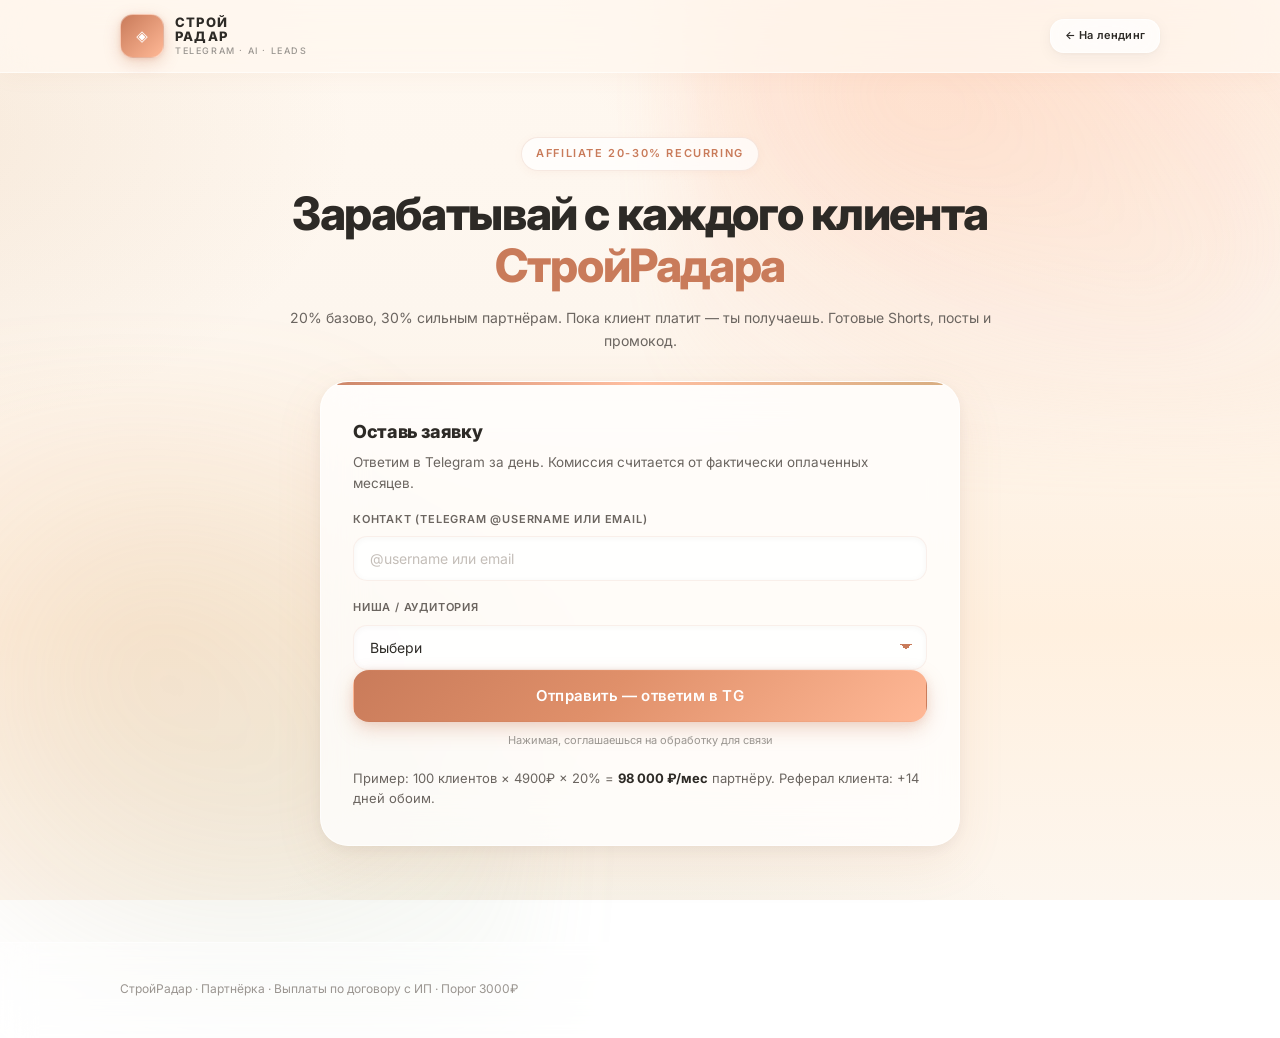
==== affiliate.html @ 789ce4e4 "СтройРадар: DATA SEO 5 страниц + affiliate + sitemap Co-Authored-By: Claude Opus 5 (1M context) <nor" ====
<!DOCTYPE html>
<html lang="ru">
<head>
<meta charset="UTF-8">
<meta name="viewport" content="width=device-width, initial-scale=1.0">
<title>Партнёрка СтройРадар — 20-30% с каждой оплаты</title>
<meta name="description" content="СтройРадар партнёрка: 20-30% recurring с каждой оплаты. Готовые креативы, промокод, дашборд.">
<link href="https://fonts.googleapis.com/css2?family=Inter:wght@400;500;600;700;800&display=swap" rel="stylesheet">
<link rel="stylesheet" href="styles.css">
</head>
<body>
<header class="site-header"><div class="header-inner">
  <a href="index.html" class="brand" style="text-decoration:none"><div class="brand-mark">◈</div><div class="brand-name">СТРОЙ<br>РАДАР<small>TELEGRAM · AI · LEADS</small></div></a>
  <a href="index.html" class="btn btn-ghost" style="padding:9px 14px;font-size:11px">← На лендинг</a>
</div></header>
<main class="section"><div class="wrap" style="max-width:780px">
  <div style="text-align:center;margin-bottom:28px">
    <div class="kicker">Affiliate 20-30% recurring</div>
    <h1>Зарабатывай с каждого клиента<br><span style="color:var(--terracotta)">СтройРадара</span></h1>
    <p style="margin-top:14px;color:var(--muted);font-size:14px">20% базово, 30% сильным партнёрам. Пока клиент платит — ты получаешь. Готовые Shorts, посты и промокод.</p>
  </div>
  <div class="scanner-card">
    <div class="scan-title">Оставь заявку</div>
    <div class="scan-sub">Ответим в Telegram за день. Комиссия считается от фактически оплаченных месяцев.</div>
    <form id="affForm">
      <div class="field"><label>Контакт (Telegram @username или email)</label><input id="affContact" type="text" placeholder="@username или email" required></div>
      <div class="field"><label>Ниша / аудитория</label><select id="affNiche"><option value="" disabled selected>Выбери</option><option>Строй-блогер</option><option>Школа ремонта</option><option>Сервис для подрядчиков</option><option>Другое</option></select></div>
      <button type="submit" class="btn btn-primary btn-lg btn-block">Отправить — ответим в TG</button>
      <div style="margin-top:10px;font-size:11px;color:var(--muted2);text-align:center">Нажимая, соглашаешься на обработку для связи</div>
    </form>
    <div style="margin-top:18px;font-size:13px;color:var(--muted);line-height:1.6">
      Пример: 100 клиентов × 4900₽ × 20% = <b style="color:var(--text)">98 000 ₽/мес</b> партнёру. Реферал клиента: +14 дней обоим.
    </div>
  </div>
</div></main>
<footer class="site-footer"><div class="wrap"><div style="font-size:12px;color:var(--muted2)">СтройРадар · Партнёрка · Выплаты по договору с ИП · Порог 3000₽</div></div></footer>
<script>
document.getElementById('affForm').addEventListener('submit', function(e){
  e.preventDefault();
  var c=document.getElementById('affContact').value.trim();
  if(!c){ alert('Укажи контакт'); return; }
  // пока без бэкенда — сохраняем в localStorage и показываем спасибо
  try{ localStorage.setItem('aff_contact', c); }catch(_){}
  e.target.innerHTML='<div style="text-align:center;padding:18px;color:var(--sage-dark);font-weight:700">Спасибо! Напишем в TG за день ✓</div>';
});
</script>
</body>
</html>
---- styles.css ----
/* ============================================================
   СТРОЙРАДАР — светлый Apple-стиль (glassmorphism, пастель)
   Палитра: крем #FFF8F0, beige #F5E6D3, терракота #C97B5A,
            карамель #D4A574, sage #9CAF88, персик #FFB896
   Шрифт: Inter / system-ui. Скругления 14-32px. Mobile-first.
   ============================================================ */

:root{
  --cream:#FFF8F0;
  --cream2:#FDF6EE;
  --cream3:#FFF4E6;
  --beige:#F5E6D3;
  --beige2:#EDE0CC;
  --beige3:#F0DDC2;
  --terracotta:#C97B5A;
  --terracotta-dark:#B56947;
  --terracotta-light:#D9947A;
  --caramel:#D4A574;
  --caramel-dark:#C19660;
  --peach:#FFB896;
  --peach-light:#FFD6C0;
  --peach-soft:#FFE8D6;
  --sage:#9CAF88;
  --sage-light:#B8C9AD;
  --sage-soft:#E2EBDD;
  --sage-dark:#7A9A6B;
  --text:#2D2A26;
  --muted:#6B6560;
  --muted2:#9A9590;
  --muted3:#C4BEB8;
  --line:rgba(201,123,90,0.10);
  --line-strong:rgba(201,123,90,0.16);
  --panel:rgba(255,255,255,0.70);
  --panel-solid:#FFFFFF;
  --panel-strong:rgba(255,255,255,0.85);
  --border:rgba(255,255,255,0.55);
  --border2:rgba(201,123,90,0.10);
  --shadow-soft:0 8px 32px rgba(201,123,90,0.08), 0 2px 8px rgba(45,42,38,0.04);
  --shadow-card:0 12px 40px rgba(201,123,90,0.10), 0 4px 16px rgba(45,42,38,0.05);
  --shadow-card-hover:0 20px 50px rgba(201,123,90,0.14), 0 8px 20px rgba(45,42,38,0.06);
  --shadow-btn:0 8px 20px rgba(201,123,90,0.26), 0 2px 8px rgba(201,123,90,0.14);
  --shadow-btn-hover:0 12px 28px rgba(201,123,90,0.32), 0 4px 12px rgba(201,123,90,0.18);
  --radius-sm:14px;
  --radius:16px;
  --radius-md:20px;
  --radius-lg:24px;
  --radius-xl:28px;
  --radius-2xl:32px;
  /* legacy алиасы — чтобы старые inline var(--cyan) не ломались */
  --bg:var(--cream);
  --bg2:var(--cream2);
  --bg3:var(--beige);
  --grid:transparent;
  --panel-solid-legacy:#fff;
  --cyan:var(--terracotta);
  --cyan2:var(--caramel);
  --mag:var(--terracotta);
  --mag2:var(--peach);
  --green:var(--sage);
  --amber:var(--caramel);
  --gold:var(--caramel);
  --red:var(--terracotta);
}

*{box-sizing:border-box;margin:0;padding:0}
html{scroll-behavior:smooth}
body{
  color:var(--text);
  font-family:'Inter', system-ui, -apple-system, BlinkMacSystemFont, 'Segoe UI', Roboto, 'Helvetica Neue', Arial, sans-serif;
  font-size:15px;
  line-height:1.6;
  overflow-x:hidden;
  min-height:100vh;
  position:relative;
  background:
    radial-gradient(900px 600px at 85% -5%, rgba(255,184,150,0.22) 0%, transparent 60%),
    radial-gradient(800px 500px at -10% 15%, rgba(212,165,116,0.18) 0%, transparent 60%),
    radial-gradient(700px 500px at 50% 115%, rgba(156,175,136,0.13) 0%, transparent 60%),
    linear-gradient(180deg, #FFF8F0 0%, #FDF6EE 35%, #FFF0DF 70%, #FDF6EE 100%);
  background-attachment:fixed;
  -webkit-font-smoothing:antialiased;
  -moz-osx-font-smoothing:grayscale;
}
/* декоративные размытые blobs */
body::before{
  content:"";
  position:fixed;
  width:720px; height:520px;
  right:-120px; top:-80px;
  background:radial-gradient(ellipse at 30% 30%, rgba(255,184,150,0.32) 0%, rgba(255,184,150,0.10) 45%, transparent 70%),
             radial-gradient(ellipse at 70% 70%, rgba(255,214,192,0.22) 0%, transparent 65%);
  filter:blur(36px);
  opacity:0.95;
  pointer-events:none;
  z-index:0;
}
body::after{
  content:"";
  position:fixed;
  width:680px; height:680px;
  left:-140px; bottom:-160px;
  background:radial-gradient(ellipse at 40% 40%, rgba(212,165,116,0.16) 0%, transparent 62%),
             radial-gradient(ellipse at 70% 60%, rgba(156,175,136,0.13) 0%, transparent 62%);
  filter:blur(42px);
  pointer-events:none;
  z-index:0;
}
main, header, footer{position:relative; z-index:1}

h1,h2,h3{font-family:'Inter', system-ui, sans-serif; line-height:1.15; color:var(--text); letter-spacing:-0.025em}
h1{font-size:clamp(28px, 6vw, 46px); font-weight:800; letter-spacing:-0.03em}
h2{font-size:clamp(22px, 4.5vw, 32px); font-weight:800; letter-spacing:-0.025em}
h3{font-size:17px; font-weight:700; letter-spacing:-0.015em}
p{color:var(--muted); line-height:1.65}
a{color:var(--terracotta); text-decoration:none; transition:color .2s}
a:hover{color:var(--terracotta-dark)}
img{max-width:100%; display:block}

.wrap{max-width:1080px; margin:0 auto; padding:0 20px}
.section{padding:64px 0}
.section-head{max-width:720px; margin:0 auto 36px; text-align:center}
.section-head p{margin-top:12px; color:var(--muted); font-size:15px; line-height:1.65}
.kicker{
  display:inline-flex; align-items:center; gap:6px;
  font-size:11px; font-weight:600; letter-spacing:1.6px; text-transform:uppercase;
  color:var(--terracotta); border:1px solid rgba(201,123,90,0.16);
  background:rgba(255,255,255,0.72); backdrop-filter:blur(14px);
  padding:7px 14px; border-radius:100px; margin-bottom:16px;
  box-shadow:0 2px 10px rgba(201,123,90,0.06);
}
.accent-cyan{color:var(--terracotta)}
.accent-green{color:var(--sage-dark)}
.accent-gold{color:var(--caramel-dark)}
.text-glow{text-shadow:none}

/* ---------- Кнопки ---------- */
.btn{
  display:inline-flex; align-items:center; justify-content:center; gap:8px;
  font-family:'Inter', system-ui, sans-serif; font-weight:600; font-size:14px; letter-spacing:0.2px;
  padding:14px 24px; border-radius:14px;
  border:1px solid transparent; cursor:pointer; transition:all .28s cubic-bezier(0.25,0.46,0.45,0.94); text-align:center;
  line-height:1.2; white-space:nowrap;
}
.btn:hover{text-decoration:none; transform:translateY(-2px)}
.btn:active{transform:translateY(0px); transition-duration:.12s}
.btn-primary{
  background:linear-gradient(135deg, #C97B5A 0%, #E0906A 45%, #FFB896 100%);
  color:#fff; border-color:transparent;
  box-shadow:var(--shadow-btn);
}
.btn-primary:hover{box-shadow:var(--shadow-btn-hover); filter:brightness(1.02); color:#fff}
.btn-ghost{
  background:rgba(255,255,255,0.72); backdrop-filter:blur(20px);
  color:var(--text); border-color:rgba(255,255,255,0.65);
  box-shadow:0 4px 16px rgba(45,42,38,0.05), 0 1px 4px rgba(45,42,38,0.04);
}
.btn-ghost:hover{border-color:rgba(201,123,90,0.22); color:var(--terracotta-dark); box-shadow:0 8px 24px rgba(201,123,90,0.10); background:rgba(255,255,255,0.88)}
.btn-green{
  background:linear-gradient(135deg, #9CAF88 0%, #A8BE98 55%, #C5D9B8 100%);
  color:#1e2b18; box-shadow:0 8px 20px rgba(156,175,136,0.28);
}
.btn-green:hover{box-shadow:0 12px 28px rgba(156,175,136,0.36); filter:brightness(1.03)}
.btn-block{width:100%}
.btn-lg{padding:16px 28px; font-size:15px; border-radius:16px}

/* ---------- Хедер ---------- */
.site-header{
  position:sticky; top:0; z-index:20;
  backdrop-filter:blur(20px) saturate(1.2);
  -webkit-backdrop-filter:blur(20px) saturate(1.2);
  background:rgba(255,248,240,0.78);
  border-bottom:1px solid rgba(255,255,255,0.55);
  box-shadow:0 1px 24px rgba(201,123,90,0.07);
}
.header-inner{
  max-width:1080px; margin:0 auto; padding:14px 20px;
  display:flex; align-items:center; justify-content:space-between; gap:14px;
}
.brand{display:flex; align-items:center; gap:11px}
.brand-mark{
  width:44px; height:44px; flex:0 0 44px;
  border-radius:13px;
  background:linear-gradient(135deg, #C97B5A 0%, #FFB896 100%);
  display:grid; place-items:center;
  color:#fff;
  box-shadow:0 5px 16px rgba(201,123,90,0.30), 0 1px 4px rgba(201,123,90,0.18);
  border:1px solid rgba(255,255,255,0.35);
}
.brand-mark svg{width:36px;height:36px;display:block}
.brand-name{font-family:'Inter',sans-serif; font-weight:800; font-size:13px; letter-spacing:1.2px; color:var(--text); line-height:1.05}
.brand-name small{display:block; font-family:'Inter',sans-serif; font-weight:500; font-size:9px; letter-spacing:1.6px; color:var(--muted2); text-transform:uppercase; margin-top:3px}
.site-nav{display:none; gap:22px; align-items:center}
.site-nav a{font-size:13px; font-weight:500; letter-spacing:0.2px; color:var(--muted)}
.site-nav a:hover{color:var(--terracotta); text-decoration:none}
.header-cta{font-size:13px; padding:10px 18px; border-radius:100px}

/* ---------- Hero ---------- */
.hero{padding:56px 0 48px; text-align:center}
.hero h1{max-width:760px; margin:0 auto}
.hero h1 .text-glow{color:var(--text)}
.hero-sub{max-width:640px; margin:18px auto 0; font-size:16px; color:var(--muted); line-height:1.65}
.hero-actions{display:flex; flex-direction:column; gap:12px; margin-top:28px; align-items:center}
.hero-note{margin-top:16px; font-size:13px; color:var(--muted2); letter-spacing:0.2px}

/* полоска метрик */
.stats-strip{
  display:grid; grid-template-columns:repeat(2, 1fr); gap:12px;
  max-width:860px; margin:44px auto 0;
}
.stat-cell{
  border:1px solid rgba(255,255,255,0.60); background:rgba(255,255,255,0.68);
  backdrop-filter:blur(20px); -webkit-backdrop-filter:blur(20px);
  padding:20px 14px; border-radius:20px; position:relative; overflow:hidden;
  box-shadow:var(--shadow-soft); text-align:center;
  transition:transform .25s, box-shadow .25s;
}
.stat-cell:hover{transform:translateY(-2px); box-shadow:var(--shadow-card)}
.stat-cell .num{font-family:'Inter',sans-serif; font-weight:800; font-size:24px; color:var(--text); letter-spacing:-0.03em}
.stat-cell .lbl{font-size:12px; color:var(--muted); letter-spacing:0.2px; margin-top:6px; line-height:1.4}

/* ---------- Карточки-сетки ---------- */
.cards{display:grid; grid-template-columns:1fr; gap:16px}
.card{
  border:1px solid rgba(255,255,255,0.60); background:rgba(255,255,255,0.68);
  backdrop-filter:blur(20px); -webkit-backdrop-filter:blur(20px);
  border-radius:20px; padding:24px 22px; position:relative;
  box-shadow:var(--shadow-soft);
  transition:transform .28s cubic-bezier(0.25,0.46,0.45,0.94), box-shadow .28s;
}
.card:hover{transform:translateY(-3px); box-shadow:var(--shadow-card-hover)}
.card .icon{
  width:56px; height:56px; display:grid; place-items:center;
  border:1px solid rgba(255,255,255,0.7); background:rgba(255,255,255,0.85);
  border-radius:16px; margin-bottom:16px;
  box-shadow:0 2px 10px rgba(45,42,38,0.05);
}
.card .icon svg{width:38px;height:38px;display:block}
.card h3{margin-bottom:8px; color:var(--text)}
.card p{font-size:14px; color:var(--muted); line-height:1.6}
.card--cyan .icon{color:var(--terracotta); background:linear-gradient(135deg, rgba(201,123,90,0.14), rgba(255,184,150,0.18)); border-color:rgba(201,123,90,0.16)}
.card--green .icon{color:var(--sage-dark); background:linear-gradient(135deg, rgba(156,175,136,0.18), rgba(184,201,173,0.22)); border-color:rgba(156,175,136,0.18)}
.card--amber .icon{color:var(--caramel-dark); background:linear-gradient(135deg, rgba(212,165,116,0.16), rgba(255,214,192,0.20)); border-color:rgba(212,165,116,0.18)}
.card--mag .icon{color:#C87B9A; background:linear-gradient(135deg, rgba(200,123,154,0.13), rgba(255,184,150,0.14)); border-color:rgba(200,123,154,0.16)}
.card--red .icon{color:var(--terracotta); background:linear-gradient(135deg, rgba(201,123,90,0.14), rgba(255,184,150,0.16)); border-color:rgba(201,123,90,0.16)}

/* ---------- Шаги ---------- */
.steps{counter-reset:step; display:flex; flex-direction:column; gap:16px; max-width:740px; margin:0 auto}
.step{display:flex; gap:16px; align-items:flex-start}
.step-num{
  flex:0 0 52px; height:52px; display:grid; place-items:center;
  font-family:'Inter',sans-serif; font-weight:800; font-size:17px; color:#fff;
  background:linear-gradient(135deg, #C97B5A 0%, #FFB896 100%);
  border-radius:50%; flex-shrink:0;
  box-shadow:0 6px 18px rgba(201,123,90,0.28), 0 2px 6px rgba(201,123,90,0.16);
  border:1px solid rgba(255,255,255,0.28);
}
.step-body{
  flex:1; border:1px solid rgba(255,255,255,0.60); background:rgba(255,255,255,0.68);
  backdrop-filter:blur(20px); -webkit-backdrop-filter:blur(20px);
  border-radius:20px; padding:20px 20px;
  box-shadow:var(--shadow-soft);
}
.step-body h3{margin-bottom:6px; color:var(--text)}
.step-body p{font-size:14px; color:var(--muted); line-height:1.6}

/* ---------- Соцдоказательство ---------- */
.quote{font-size:15px; color:var(--text); font-style:italic; line-height:1.6}
.quote-author{margin-top:16px; display:flex; align-items:center; gap:12px}
.quote-avatar{
  width:40px; height:40px; border-radius:50%; display:grid; place-items:center;
  background:linear-gradient(135deg, #F5E6D3, #FFE8D6); border:1px solid rgba(201,123,90,0.14); color:var(--terracotta);
  font-family:'Inter',sans-serif; font-size:13px; font-weight:700;
  box-shadow:0 2px 8px rgba(201,123,90,0.10);
}
.quote-author .who{font-size:13px; color:var(--text); font-style:normal; font-weight:600}
.quote-author .who small{display:block; color:var(--muted2); font-size:11px; font-weight:400; margin-top:2px}
.placeholder-tag{
  display:inline-flex; font-size:10px; letter-spacing:1.2px; text-transform:uppercase; font-weight:500;
  color:var(--muted2); border:1px dashed rgba(201,123,90,0.18); background:rgba(255,255,255,0.55);
  padding:5px 10px; border-radius:100px; margin-top:12px;
}

/* ---------- Тарифы ---------- */
.plans{display:grid; grid-template-columns:1fr; gap:16px; align-items:stretch}
.plan{
  border:1px solid rgba(255,255,255,0.60); background:rgba(255,255,255,0.68);
  backdrop-filter:blur(20px); -webkit-backdrop-filter:blur(20px);
  border-radius:24px; padding:28px 24px; display:flex; flex-direction:column; position:relative;
  box-shadow:var(--shadow-soft); transition:transform .28s, box-shadow .28s;
}
.plan:hover{transform:translateY(-4px); box-shadow:var(--shadow-card-hover)}
.plan-name{font-family:'Inter',sans-serif; font-weight:800; font-size:14px; letter-spacing:1.2px; color:var(--text); text-transform:uppercase}
.plan-desc{font-size:13px; color:var(--muted); margin-top:6px; min-height:36px; line-height:1.5}
.plan-price{font-family:'Inter',sans-serif; font-weight:800; font-size:32px; color:var(--text); margin-top:16px; letter-spacing:-0.03em}
.plan-price small{font-family:'Inter',sans-serif; font-weight:500; font-size:13px; color:var(--muted2)}
.plan ul{list-style:none; margin:20px 0 24px; display:flex; flex-direction:column; gap:10px; flex:1}
.plan li{font-size:13.5px; color:var(--muted); padding-left:22px; position:relative; line-height:1.5}
.plan li::before{content:"✓"; position:absolute; left:0; top:0; width:16px; height:16px; display:grid; place-items:center; font-size:10px; font-weight:700; color:#fff; background:var(--sage); border-radius:50%; margin-top:1px}
.plan li.off{color:var(--muted3)}
.plan li.off::before{content:"—"; color:var(--muted3); background:rgba(196,190,184,0.35); font-size:10px}
.plan--hot{
  border-color:rgba(201,123,90,0.20);
  background:rgba(255,255,255,0.78);
  box-shadow:0 16px 48px rgba(201,123,90,0.14), 0 6px 20px rgba(201,123,90,0.08);
  transform:translateY(-2px);
}
.plan--hot:hover{transform:translateY(-6px); box-shadow:0 22px 56px rgba(201,123,90,0.18), 0 8px 24px rgba(201,123,90,0.10)}
.plan-badge{
  position:absolute; top:-12px; left:50%; transform:translateX(-50%);
  font-family:'Inter',sans-serif; font-size:11px; font-weight:700; letter-spacing:0.6px; text-transform:none;
  background:linear-gradient(135deg, #C97B5A 0%, #FFB896 100%); color:#fff;
  padding:6px 14px; border-radius:100px; white-space:nowrap;
  box-shadow:0 4px 14px rgba(201,123,90,0.32);
  border:1px solid rgba(255,255,255,0.28);
}
.plans-note{margin-top:20px; text-align:center; font-size:12.5px; color:var(--muted2); line-height:1.5}

/* ---------- FAQ ---------- */
.faq{max-width:760px; margin:0 auto}
.faq details{
  border:1px solid rgba(255,255,255,0.60); background:rgba(255,255,255,0.68);
  backdrop-filter:blur(20px); -webkit-backdrop-filter:blur(20px);
  border-radius:16px; margin-bottom:12px; overflow:hidden;
  box-shadow:var(--shadow-soft); transition:box-shadow .2s;
}
.faq details:hover{box-shadow:var(--shadow-card)}
.faq summary{
  cursor:pointer; padding:18px 20px; font-weight:600; font-size:14.5px; color:var(--text);
  list-style:none; position:relative; padding-right:48px; user-select:none;
}
.faq summary::-webkit-details-marker{display:none}
.faq summary::after{
  content:"+"; position:absolute; right:16px; top:50%; transform:translateY(-50%);
  width:28px; height:28px; display:grid; place-items:center;
  background:rgba(201,123,90,0.10); color:var(--terracotta); font-size:16px; font-weight:500;
  border-radius:50%; transition:all .25s cubic-bezier(0.25,0.46,0.45,0.94); line-height:1;
}
.faq details[open] summary::after{transform:translateY(-50%) rotate(45deg); background:var(--terracotta); color:#fff}
.faq details[open] summary{border-bottom:1px solid rgba(201,123,90,0.08)}
.faq .answer{padding:16px 20px 20px; font-size:14px; color:var(--muted); line-height:1.65}

/* ---------- CTA-баннер ---------- */
.cta-banner{
  border:1px solid rgba(255,255,255,0.65);
  background:rgba(255,255,255,0.72); backdrop-filter:blur(20px); -webkit-backdrop-filter:blur(20px);
  border-radius:32px; padding:44px 28px; text-align:center;
  box-shadow:var(--shadow-card); position:relative; overflow:hidden;
}
.cta-banner::before{
  content:""; position:absolute; inset:0;
  background:radial-gradient(600px 300px at 50% 0%, rgba(255,184,150,0.14), transparent 70%);
  pointer-events:none;
}
.cta-banner > *{position:relative}
.cta-banner h2{max-width:640px; margin:0 auto; color:var(--text)}
.cta-banner p{margin:14px auto 26px; max-width:560px; color:var(--muted); font-size:15px}

/* ---------- Футер ---------- */
.site-footer{
  border-top:1px solid rgba(255,255,255,0.55);
  background:rgba(255,255,255,0.42); backdrop-filter:blur(16px); -webkit-backdrop-filter:blur(16px);
  padding:36px 0 40px; margin-top:32px;
}
.footer-inner{display:flex; flex-direction:column; gap:18px; align-items:flex-start}
.footer-links{display:flex; flex-wrap:wrap; gap:18px}
.footer-links a{font-size:13px; color:var(--muted); font-weight:500; letter-spacing:0.1px}
.footer-links a:hover{color:var(--terracotta)}
.footer-copy{font-size:12px; color:var(--muted2)}
.footer-copy a{color:var(--muted); text-decoration:underline; text-underline-offset:3px; text-decoration-color:rgba(201,123,90,0.22)}
.footer-disclaimer{font-size:11.5px; color:var(--muted2); max-width:640px; line-height:1.6}

/* ============================================================
   СКАНЕР — форма и результат
   ============================================================ */
.scanner-card{
  max-width:640px; margin:0 auto; border:1px solid rgba(255,255,255,0.65);
  background:rgba(255,255,255,0.76); backdrop-filter:blur(22px); -webkit-backdrop-filter:blur(22px);
  border-radius:28px; padding:28px 22px; position:relative; overflow:hidden;
  box-shadow:0 16px 48px rgba(201,123,90,0.10), 0 4px 16px rgba(45,42,38,0.06);
}
.scanner-card::before{
  content:""; position:absolute; top:0; left:16px; right:16px; height:3px;
  background:linear-gradient(90deg, #C97B5A, #FFB896, #D4A574); opacity:0.9; border-radius:100px;
}
.scan-title{font-family:'Inter',sans-serif; font-weight:800; font-size:18px; letter-spacing:-0.02em; color:var(--text)}
.scan-sub{font-size:13.5px; color:var(--muted); margin-top:6px; line-height:1.5}
.field{margin-top:18px}
.field label{
  display:block; font-size:11px; font-weight:600; letter-spacing:0.8px; text-transform:uppercase;
  color:var(--muted); margin-bottom:8px;
}
.field select, .field input{
  width:100%; padding:13px 16px; border-radius:14px;
  background:rgba(255,255,255,0.84); border:1px solid rgba(201,123,90,0.12); color:var(--text);
  font-family:'Inter', system-ui, sans-serif; font-size:14px; outline:none;
  -webkit-appearance:none; appearance:none;
  box-shadow:0 1px 6px rgba(45,42,38,0.04) inset;
  transition:border-color .2s, box-shadow .2s, background .2s;
}
.field select{
  background-image:
    linear-gradient(45deg, transparent 50%, var(--terracotta) 50%),
    linear-gradient(135deg, var(--terracotta) 50%, transparent 50%);
  background-position:calc(100% - 20px) calc(50% - 1px), calc(100% - 14px) calc(50% - 1px);
  background-size:6px 6px, 6px 6px;
  background-repeat:no-repeat;
  padding-right:40px;
}
.field select:focus, .field input:focus{
  border-color:rgba(201,123,90,0.32);
  box-shadow:0 0 0 4px rgba(201,123,90,0.11), 0 1px 6px rgba(45,42,38,0.04) inset;
  background:rgba(255,255,255,0.96);
}
.field select:hover, .field input:hover{border-color:rgba(201,123,90,0.20)}
.field input::placeholder{color:var(--muted3)}
.scan-btn{margin-top:24px; border-radius:16px}
.scan-progress{
  margin-top:18px; font-size:13px; color:var(--terracotta); letter-spacing:0.2px; font-weight:500;
  display:none; align-items:center; gap:10px;
}
.scan-progress.on{display:flex}
.scan-spinner{
  width:16px; height:16px; border:2px solid rgba(201,123,90,0.18); border-top-color:var(--terracotta);
  border-radius:50%; animation:spin 0.8s linear infinite; flex-shrink:0;
}
@keyframes spin{to{transform:rotate(360deg)}}

/* результат */
.scan-result{display:none; margin-top:24px}
.scan-result.on{display:block; animation:fadeUp .42s cubic-bezier(0.25,0.46,0.45,0.94)}
@keyframes fadeUp{from{opacity:0; transform:translateY(10px)} to{opacity:1; transform:translateY(0)}}
.result-head{
  font-size:11px; font-weight:700; letter-spacing:1.1px; text-transform:uppercase; color:var(--sage-dark);
  border:1px solid rgba(156,175,136,0.22); background:rgba(156,175,136,0.12);
  padding:8px 14px; border-radius:100px; display:inline-flex; align-items:center; gap:6px;
}
.result-grid{display:grid; grid-template-columns:1fr; gap:12px; margin-top:18px}
.result-cell{
  border:1px solid rgba(255,255,255,0.60); background:rgba(255,255,255,0.72);
  backdrop-filter:blur(16px); -webkit-backdrop-filter:blur(16px);
  border-radius:20px; padding:18px 14px; text-align:center;
  box-shadow:var(--shadow-soft);
}
.result-cell .v{font-family:'Inter',sans-serif; font-weight:800; font-size:26px; color:var(--text); letter-spacing:-0.03em}
.result-cell.hot .v{color:var(--terracotta)}
.result-cell.budget .v{color:var(--sage-dark)}
.result-cell .k{font-size:11.5px; color:var(--muted); margin-top:6px; letter-spacing:0.2px; line-height:1.4}
.result-breakdown{margin-top:16px; font-size:13px; color:var(--muted); display:flex; flex-wrap:wrap; gap:8px}
.result-breakdown span{border:1px solid rgba(255,255,255,0.6); background:rgba(255,255,255,0.72); backdrop-filter:blur(10px); padding:7px 12px; border-radius:100px; box-shadow:0 2px 8px rgba(45,42,38,0.04); font-size:12.5px}
.result-breakdown b{color:var(--text); font-weight:700}
.result-examples{margin-top:18px; border:1px dashed rgba(201,123,90,0.18); border-radius:20px; padding:16px; background:rgba(255,255,255,0.44); backdrop-filter:blur(10px)}
.result-examples .t{font-size:11px; font-weight:600; letter-spacing:1.1px; text-transform:uppercase; color:var(--muted); margin-bottom:10px}
.result-examples li{font-size:13.5px; color:var(--muted); margin-left:18px; margin-top:6px; line-height:1.5}
.result-demo-note{
  margin-top:16px; font-size:12px; color:var(--muted2); line-height:1.6;
  border-left:3px solid rgba(201,123,90,0.22); padding-left:12px; background:rgba(255,255,255,0.38); border-radius:0 12px 12px 0; padding-top:8px; padding-bottom:8px; padding-right:10px;
}
.result-demo-note b{color:var(--text)}
.result-demo-note code{color:var(--terracotta); background:rgba(201,123,90,0.08); padding:2px 6px; border-radius:6px; font-size:11px}
.result-actions{display:flex; flex-direction:column; gap:10px; margin-top:20px}
.result-params{margin-top:16px; font-size:11px; color:var(--muted2); line-height:1.5}

/* ============================================================
   DATA-шаблон — переопределения светлой темы
   ============================================================ */
.data-hero{padding:52px 0 36px}
.data-grid{display:grid; grid-template-columns:1fr; gap:12px; max-width:860px; margin:22px auto 0}
.data-cell{
  border:1px solid rgba(255,255,255,0.60); background:rgba(255,255,255,0.68); backdrop-filter:blur(20px); -webkit-backdrop-filter:blur(20px);
  border-radius:20px; padding:20px 16px; text-align:center; position:relative; overflow:hidden;
  box-shadow:var(--shadow-soft);
}
.data-cell .num{font-family:'Inter',sans-serif; font-weight:800; font-size:28px; color:var(--text); letter-spacing:-0.03em}
.data-cell .lbl{font-size:12px; color:var(--muted); margin-top:6px; letter-spacing:0.2px; line-height:1.4}
.data-examples{max-width:860px; margin:22px auto 0}
.data-examples li{font-size:13.5px; color:var(--muted); padding:12px 14px; border:1px solid rgba(255,255,255,0.60); background:rgba(255,255,255,0.68); backdrop-filter:blur(16px); border-radius:16px; margin-top:10px; list-style:none; margin-left:0; box-shadow:var(--shadow-soft)}
.data-examples ul{list-style:none; padding:0}
.meta-line{margin-top:16px; font-size:12px; color:var(--muted2); text-align:center}
.placeholder-banner{
  max-width:860px; margin:18px auto 0; border:1px dashed rgba(201,123,90,0.18); background:rgba(255,255,255,0.52); backdrop-filter:blur(12px);
  border-radius:16px; padding:16px 18px; font-size:12.5px; color:var(--muted2); line-height:1.6;
}
.placeholder-banner b{color:var(--text)}
.placeholder-banner code{color:var(--terracotta); background:rgba(201,123,90,0.08); padding:2px 6px; border-radius:6px; font-size:11px}
.placeholder-banner a{color:var(--terracotta); font-weight:600}
.slug{max-width:860px; margin:16px auto 0; display:flex; flex-wrap:wrap; gap:8px; justify-content:center}
.slug a{font-size:12px; font-weight:500; letter-spacing:0.2px; border:1px solid rgba(255,255,255,0.60); background:rgba(255,255,255,0.68); backdrop-filter:blur(12px); padding:7px 12px; border-radius:100px; color:var(--muted); box-shadow:0 2px 8px rgba(45,42,38,0.04)}
.slug a:hover{color:var(--terracotta); text-decoration:none; border-color:rgba(201,123,90,0.22); background:rgba(255,255,255,0.88)}

/* ============================================================
   АДАПТИВ
   ============================================================ */
@media(min-width:720px){
  .site-nav{display:flex}
  .hero{padding:72px 0 56px}
  .hero-actions{flex-direction:row; justify-content:center}
  .stats-strip{grid-template-columns:repeat(4, 1fr)}
  .cards{grid-template-columns:repeat(2, 1fr)}
  .plans{grid-template-columns:repeat(3, 1fr)}
  .plan-desc{min-height:44px}
  .result-grid{grid-template-columns:repeat(3, 1fr)}
  .result-actions{flex-direction:row}
  .result-actions .btn{flex:1}
  .footer-inner{flex-direction:row; justify-content:space-between; align-items:center}
  .data-grid{grid-template-columns:repeat(3, 1fr)}
  .cta-banner{padding:48px 36px}
  .scanner-card{padding:32px 28px}
}
@media(min-width:1024px){
  .cards--3{grid-template-columns:repeat(3, 1fr)}
  .scanner-card{padding:36px 32px}
}
@media(max-width:380px){
  .brand-name{font-size:11px}
  .header-cta{padding:9px 12px; font-size:12px}
  .wrap{padding:0 16px}
  .section{padding:48px 0}
}
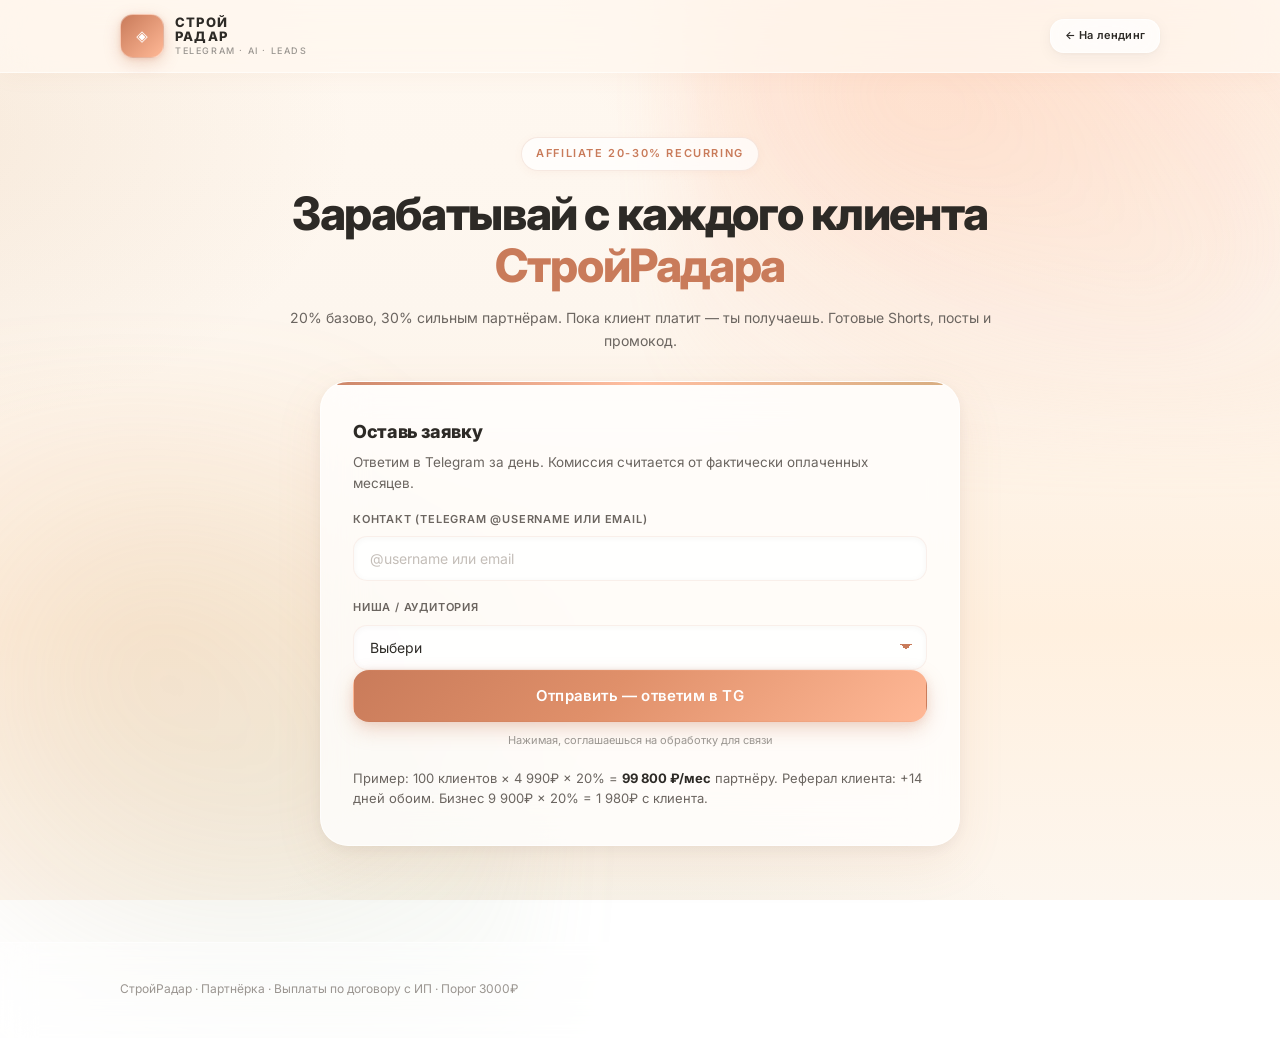
==== commit 117ef18f: "СтройРадар: ленд → веб-кабинет (/cabinet), регистрация email+телефон, кнопка ТГ в кабинете Все CTA л" ====
--- a/affiliate.html
+++ b/affiliate.html
@@ -29,7 +29,7 @@
       <div style="margin-top:10px;font-size:11px;color:var(--muted2);text-align:center">Нажимая, соглашаешься на обработку для связи</div>
     </form>
     <div style="margin-top:18px;font-size:13px;color:var(--muted);line-height:1.6">
-      Пример: 100 клиентов × 4900₽ × 20% = <b style="color:var(--text)">98 000 ₽/мес</b> партнёру. Реферал клиента: +14 дней обоим.
+      Пример: 100 клиентов × 4 990₽ × 20% = <b style="color:var(--text)">99 800 ₽/мес</b> партнёру. Реферал клиента: +14 дней обоим. Бизнес 9 900₽ × 20% = 1 980₽ с клиента.
     </div>
   </div>
 </div></main>
